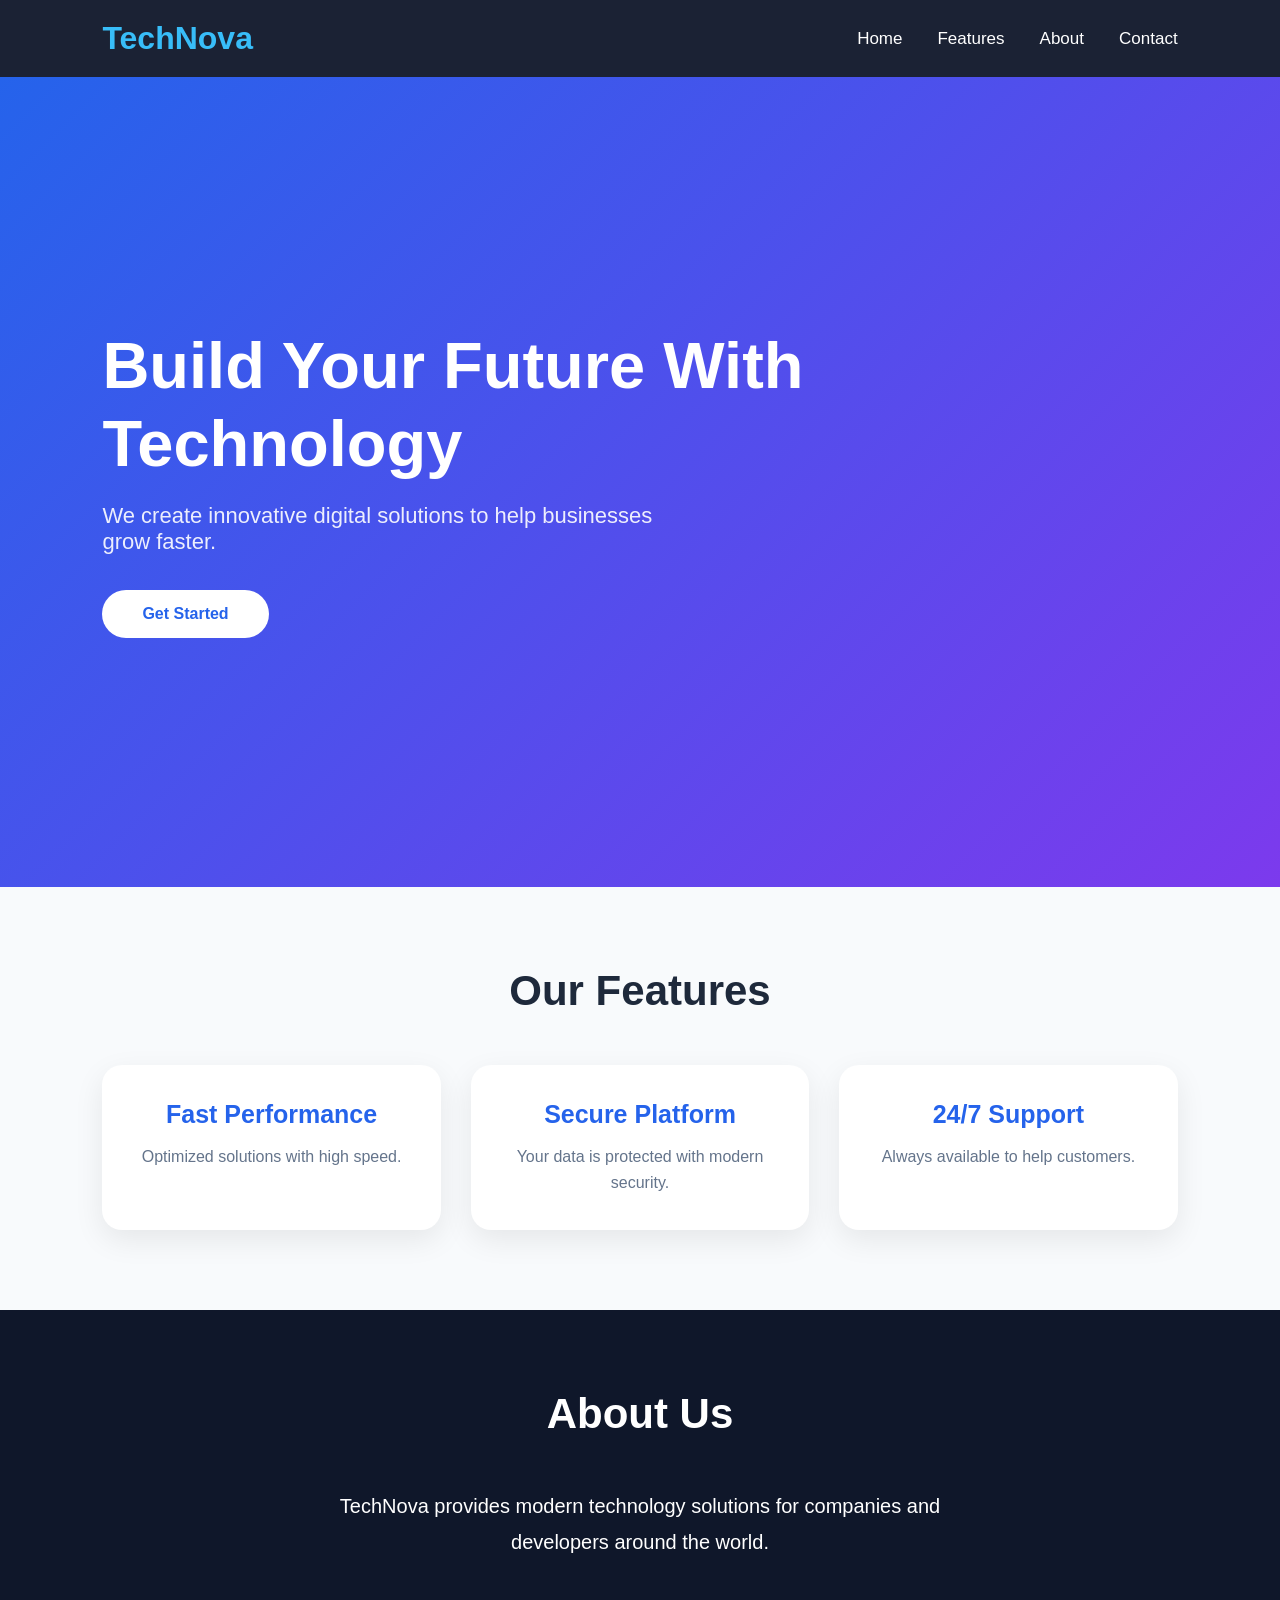
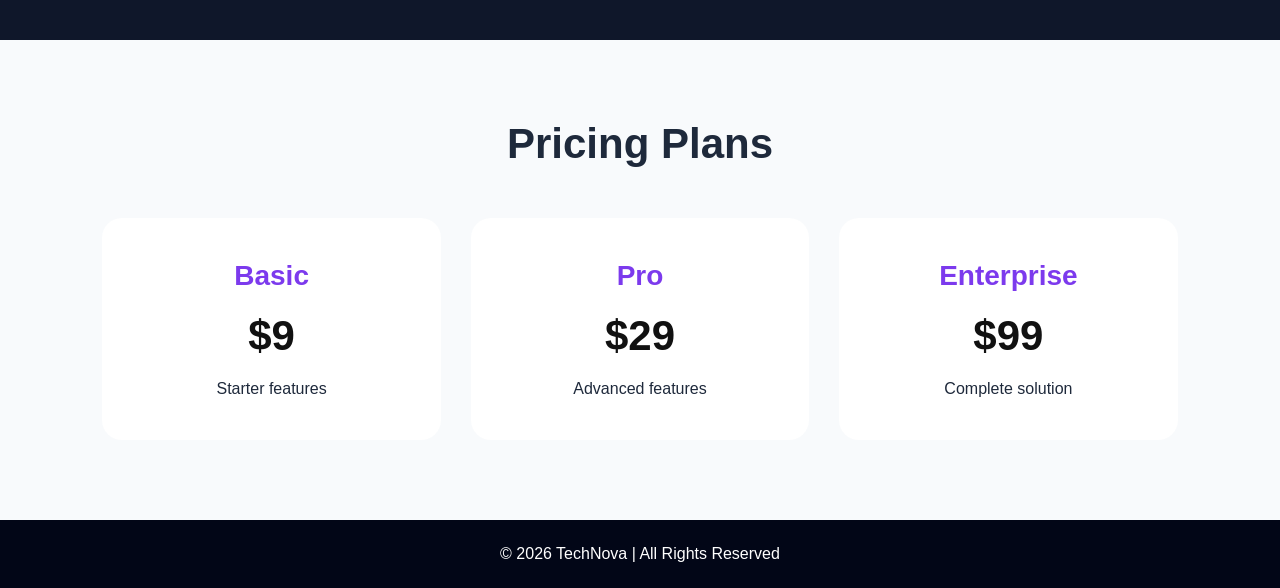
==== index.html @ d8eb62b6 "Add files via upload" ====
<!DOCTYPE html>
<html lang="en">

<head>

<meta charset="UTF-8">
<meta name="viewport" content="width=device-width, initial-scale=1.0">
<link rel = "stylesheet" href="style.css">

<title>TechNova Landing Page</title>

</head>

<body>

<header>
<nav>

<div class="logo">
TechNova
</div>


<ul>

<li><a href="#">Home</a></li>

<li><a href="#">Features</a></li>

<li><a href="#">About</a></li>

<li><a href="#">Contact</a></li>

</ul>


</nav>


</header>

<section class="hero">


<div>

<h1>
Build Your Future With Technology
</h1>


<p>
We create innovative digital solutions
to help businesses grow faster.
</p>


<a class="btn" href="#">
Get Started
</a>


</div>


</section>

<section class="features">


<h2>
Our Features
</h2>



<div class="cards">


<div class="card">

<h3>
Fast Performance
</h3>

<p>
Optimized solutions with high speed.
</p>

</div>


<div class="card">

<h3>
Secure Platform
</h3>

<p>
Your data is protected with modern security.
</p>

</div>

<div class="card">

<h3>
24/7 Support
</h3>

<p>
Always available to help customers.
</p>

</div>


</div>


</section>

<section class="about">


<h2>
About Us
</h2>


<p>
TechNova provides modern technology solutions
for companies and developers around the world.
</p>


</section>

<section class="pricing">


<h2>
Pricing Plans
</h2>



<div class="price-box">


<div class="price">

<h3>Basic</h3>

<h2>$9</h2>

<p>Starter features</p>

</div>



<div class="price">

<h3>Pro</h3>

<h2>$29</h2>

<p>Advanced features</p>

</div>



<div class="price">

<h3>Enterprise</h3>

<h2>$99</h2>

<p>Complete solution</p>

</div>


</div>


</section>

<footer>

<p>
© 2026 TechNova | All Rights Reserved
</p>

</footer>



</body>

</html>
---- style.css ----
*{
    margin:0;
    padding:0;
    box-sizing:border-box;
    font-family:'Poppins',Arial,sans-serif;
}
html{
    scroll-behavior:smooth;
}

body{
    background:#f8fafc;
    color:#1e293b;
}



header{

    background:rgba(15,23,42,0.95);
    padding:20px 8%;
    position:sticky;
    top:0;
    z-index:1000;

}


nav{

    display:flex;
    justify-content:space-between;
    align-items:center;

}


.logo{

    font-size:32px;
    font-weight:800;
    color:#38bdf8;

}


nav ul{

    display:flex;
    gap:35px;
    list-style:none;

}


nav a{

    color:white;
    text-decoration:none;
    font-size:17px;
    transition:0.3s;

}


nav a:hover{

    color:#38bdf8;

}

.hero{

    min-height:90vh;
    display:flex;
    align-items:center;
    justify-content:space-between;
    padding:80px 8%;

    background:
    linear-gradient(
    135deg,
    #2563eb,
    #7c3aed
    );

    color:white;

}

.hero h1{

    font-size:65px;
    line-height:1.2;
    font-weight:800;

}


.hero p{

    margin-top:20px;
    font-size:22px;
    max-width:550px;
    opacity:0.9;

}

.btn{

    display:inline-block;
    margin-top:35px;
    padding:15px 40px;

    background:white;
    color:#2563eb;

    border-radius:50px;
    text-decoration:none;

    font-weight:bold;
    transition:0.3s;

}


.btn:hover{

    transform:translateY(-5px);

    box-shadow:
    0 10px 25px rgba(0,0,0,0.3);

}

section{

    padding:80px 8%;

}


h2{

    text-align:center;
    font-size:42px;
    margin-bottom:50px;

}

.cards{

    display:grid;
    grid-template-columns:
    repeat(3,1fr);

    gap:30px;

}



.card{

    background:white;

    padding:35px;

    border-radius:20px;

    text-align:center;

    box-shadow:
    0 10px 30px rgba(0,0,0,0.08);

    transition:0.4s;

}



.card:hover{

    transform:translateY(-15px);

    box-shadow:
    0 20px 40px rgba(0,0,0,0.15);

}

.card h3{

    color:#2563eb;
    font-size:25px;
    margin-bottom:15px;

}

.card p{

    color:#64748b;
    line-height:1.6;

}

.about{

    background:#0f172a;
    color:white;
    text-align:center;

}

.about p{

    max-width:700px;
    margin:auto;

    font-size:20px;
    line-height:1.8;

}

.price-box{

    display:grid;

    grid-template-columns:
    repeat(3,1fr);

    gap:30px;

}

.price{

    background:white;

    padding:40px;

    border-radius:20px;

    text-align:center;

    border:2px solid transparent;

    transition:0.3s;

}

.price:hover{

    border-color:#2563eb;

    transform:scale(1.05);

}

.price h3{

    color:#7c3aed;
    font-size:28px;

}


.price h2{

    margin:20px 0;
    color:#111;

}

footer{

    background:#020617;

    color:white;

    padding:25px;

    text-align:center;

}

@media(max-width:800px){

nav{

    flex-direction:column;
    gap:20px;

}

nav ul{

    flex-direction:column;
    text-align:center;

}

.hero{

    flex-direction:column;
    text-align:center;

}

.hero h1{

    font-size:40px;

}



.cards,
.price-box{

    grid-template-columns:1fr;

}


}
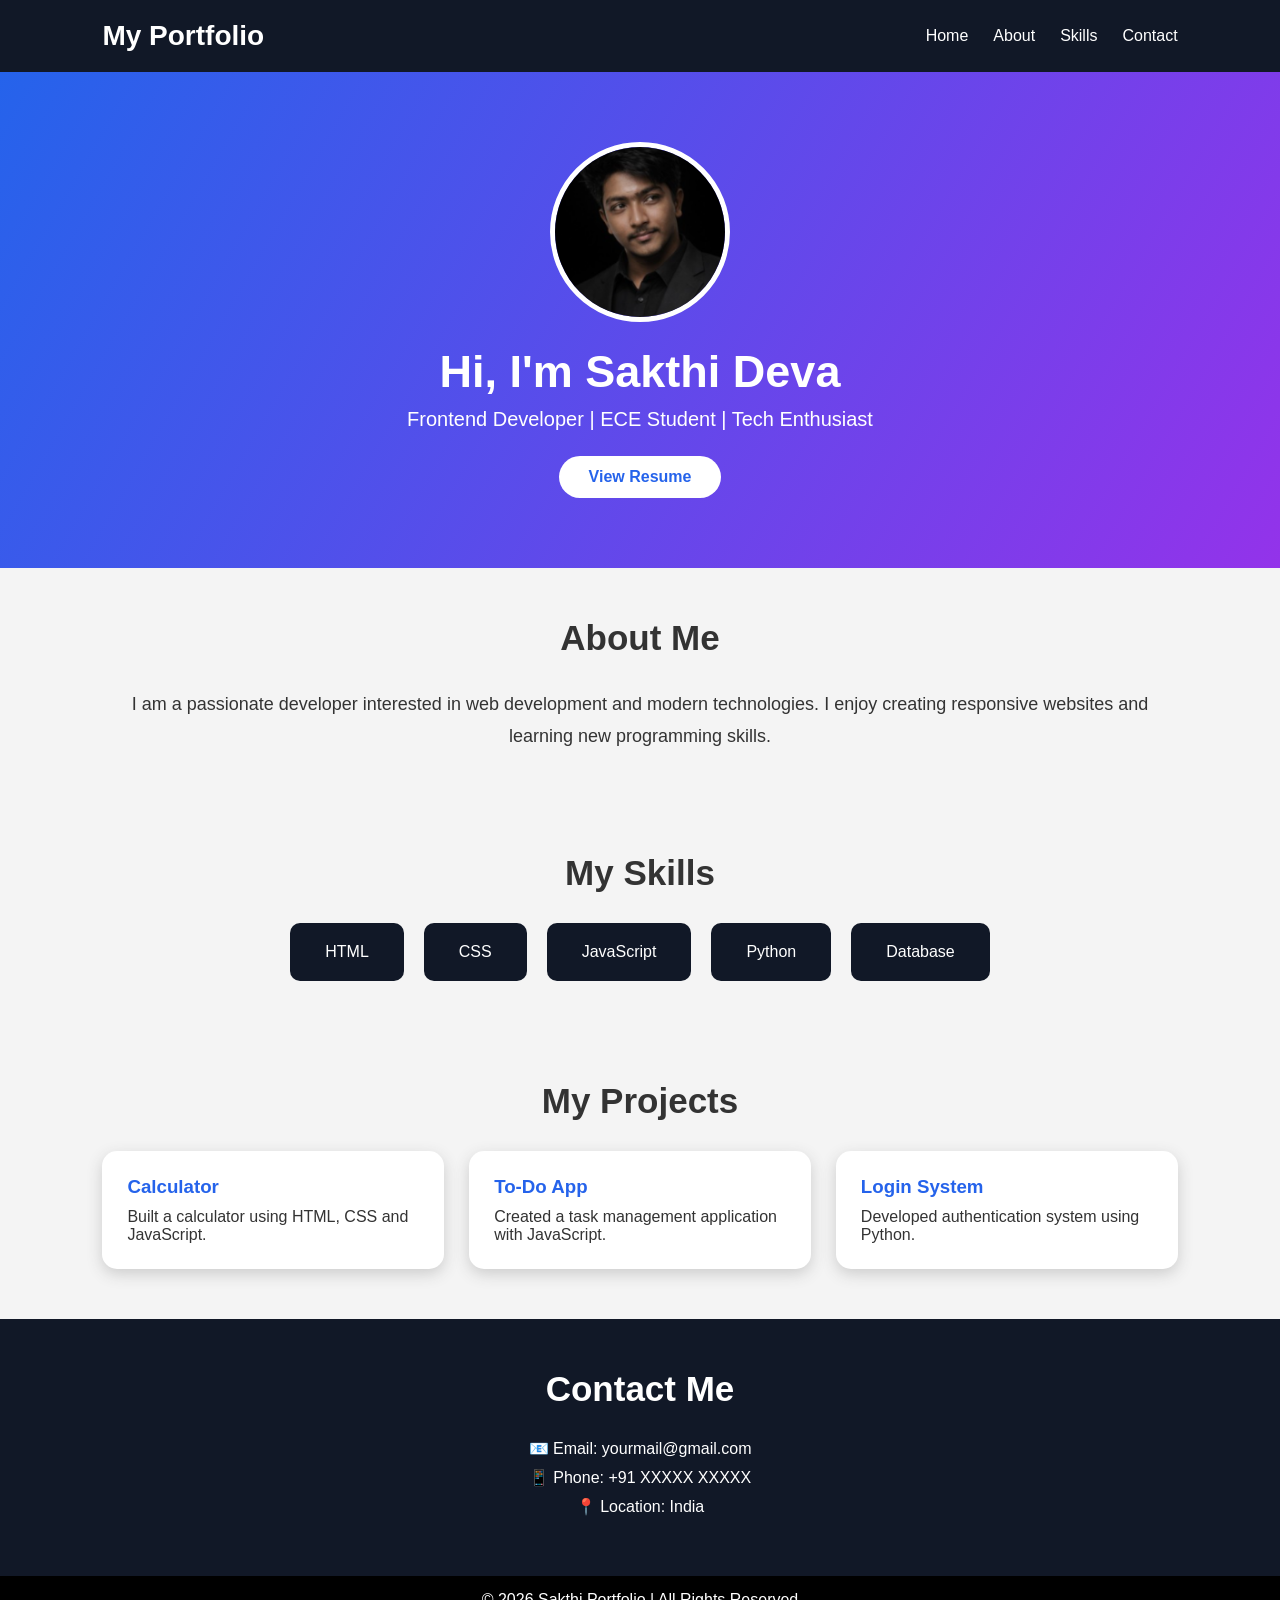
==== commit e7d2d057: "Add files via upload" ====
--- a/index.html
+++ b/index.html
@@ -7,17 +7,19 @@
 <meta name="viewport" content="width=device-width, initial-scale=1.0">
 <link rel = "stylesheet" href="style.css">
 
-<title>TechNova Landing Page</title>
+<title>Sakthi Portfolio</title>
 
 </head>
 
+
 <body>
 
 <header>
+
 <nav>
 
 <div class="logo">
-TechNova
+My Portfolio
 </div>
 
 
@@ -25,165 +27,187 @@
 
 <li><a href="#">Home</a></li>
 
-<li><a href="#">Features</a></li>
-
-<li><a href="#">About</a></li>
-
-<li><a href="#">Contact</a></li>
+<li><a href="#about">About</a></li>
+
+<li><a href="#skills">Skills</a></li>
+
+<li><a href="#contact">Contact</a></li>
 
 </ul>
 
-
 </nav>
 
-
 </header>
 
 <section class="hero">
 
 
-<div>
+<img src="Screenshot 2026-06-26 094709.png" alt="Professional portrait of a developer in formal attire against a dark background">
+
 
 <h1>
-Build Your Future With Technology
+Hi, I'm Sakthi Deva
 </h1>
 
 
 <p>
-We create innovative digital solutions
-to help businesses grow faster.
-</p>
-
-
-<a class="btn" href="#">
-Get Started
+Frontend Developer | ECE Student | Tech Enthusiast
+</p>
+
+
+<a class="btn" href="resume.html">
+View Resume
 </a>
 
 
-</div>
-
-
-</section>
-
-<section class="features">
-
-
-<h2>
-Our Features
-</h2>
-
-
-
-<div class="cards">
+</section>
+
+
+
+
+
+
+
+<section id="about" class="about">
+
+
+<h2 class="title">
+About Me
+</h2>
+
+
+<p>
+
+I am a passionate developer interested in web development
+and modern technologies. I enjoy creating responsive websites
+and learning new programming skills.
+
+</p>
+
+
+</section>
+
+<section id="skills">
+
+
+<h2 class="title">
+My Skills
+</h2>
+
+
+<div class="skills">
+
+
+<div class="skill">
+HTML
+</div>
+
+
+<div class="skill">
+CSS
+</div>
+
+
+<div class="skill">
+JavaScript
+</div>
+
+
+<div class="skill">
+Python
+</div>
+
+
+<div class="skill">
+Database
+</div>
+
+
+</div>
+
+
+</section>
+
+<section>
+
+
+<h2 class="title">
+My Projects
+</h2>
+
+
+
+<div class="projects">
 
 
 <div class="card">
 
 <h3>
-Fast Performance
+Calculator
 </h3>
 
 <p>
-Optimized solutions with high speed.
-</p>
-
-</div>
+Built a calculator using HTML, CSS and JavaScript.
+</p>
+
+</div>
+
 
 
 <div class="card">
 
 <h3>
-Secure Platform
+To-Do App
 </h3>
 
 <p>
-Your data is protected with modern security.
-</p>
-
-</div>
+Created a task management application with JavaScript.
+</p>
+
+</div>
+
+
 
 <div class="card">
 
 <h3>
-24/7 Support
+Login System
 </h3>
 
 <p>
-Always available to help customers.
-</p>
-
-</div>
-
-
-</div>
-
-
-</section>
-
-<section class="about">
-
-
-<h2>
-About Us
-</h2>
-
-
-<p>
-TechNova provides modern technology solutions
-for companies and developers around the world.
-</p>
-
-
-</section>
-
-<section class="pricing">
-
-
-<h2>
-Pricing Plans
-</h2>
-
-
-
-<div class="price-box">
-
-
-<div class="price">
-
-<h3>Basic</h3>
-
-<h2>$9</h2>
-
-<p>Starter features</p>
-
-</div>
-
-
-
-<div class="price">
-
-<h3>Pro</h3>
-
-<h2>$29</h2>
-
-<p>Advanced features</p>
-
-</div>
-
-
-
-<div class="price">
-
-<h3>Enterprise</h3>
-
-<h2>$99</h2>
-
-<p>Complete solution</p>
-
-</div>
-
-
-</div>
+Developed authentication system using Python.
+</p>
+
+</div>
+
+
+
+</div>
+
+
+</section>
+
+<section id="contact" class="contact">
+
+
+<h2 class="title">
+Contact Me
+</h2>
+
+
+<p>
+📧 Email: yourmail@gmail.com
+</p>
+
+
+<p>
+📱 Phone: +91 XXXXX XXXXX
+</p>
+
+
+<p>
+📍 Location: India
+</p>
 
 
 </section>
@@ -191,7 +215,7 @@
 <footer>
 
 <p>
-© 2026 TechNova | All Rights Reserved
+© 2026 Sakthi Portfolio | All Rights Reserved
 </p>
 
 </footer>
--- a/style.css
+++ b/style.css
@@ -3,26 +3,24 @@
     margin:0;
     padding:0;
     box-sizing:border-box;
-    font-family:'Poppins',Arial,sans-serif;
-}
-html{
-    scroll-behavior:smooth;
-}
+    font-family:Arial, sans-serif;
+}
+
 
 body{
-    background:#f8fafc;
-    color:#1e293b;
-}
-
-
+    background:#f4f4f4;
+    color:#333;
+}
+
+
+
+/* Header */
 
 header{
 
-    background:rgba(15,23,42,0.95);
+    background:#111827;
+    color:white;
     padding:20px 8%;
-    position:sticky;
-    top:0;
-    z-index:1000;
 
 }
 
@@ -38,9 +36,8 @@
 
 .logo{
 
-    font-size:32px;
-    font-weight:800;
-    color:#38bdf8;
+    font-size:28px;
+    font-weight:bold;
 
 }
 
@@ -48,8 +45,8 @@
 nav ul{
 
     display:flex;
-    gap:35px;
     list-style:none;
+    gap:25px;
 
 }
 
@@ -58,270 +55,218 @@
 
     color:white;
     text-decoration:none;
-    font-size:17px;
-    transition:0.3s;
-
-}
-
-
-nav a:hover{
-
-    color:#38bdf8;
-
-}
+
+}
+
+
+
+
+/* Hero */
 
 .hero{
 
-    min-height:90vh;
-    display:flex;
-    align-items:center;
-    justify-content:space-between;
-    padding:80px 8%;
-
-    background:
-    linear-gradient(
-    135deg,
-    #2563eb,
-    #7c3aed
-    );
-
-    color:white;
-
-}
+    background:linear-gradient(120deg,#2563eb,#9333ea);
+    color:white;
+    padding:70px 8%;
+    text-align:center;
+
+}
+
+
+.hero img{
+
+    width:180px;
+    height:180px;
+    border-radius:50%;
+    border:5px solid white;
+    object-fit:cover;
+
+}
+
 
 .hero h1{
 
-    font-size:65px;
-    line-height:1.2;
-    font-weight:800;
+    margin-top:20px;
+    font-size:45px;
 
 }
 
 
 .hero p{
 
-    margin-top:20px;
-    font-size:22px;
-    max-width:550px;
-    opacity:0.9;
-
-}
+    font-size:20px;
+    margin-top:10px;
+
+}
+
 
 .btn{
 
     display:inline-block;
-    margin-top:35px;
-    padding:15px 40px;
-
+    margin-top:25px;
+    padding:12px 30px;
     background:white;
     color:#2563eb;
-
-    border-radius:50px;
+    border-radius:30px;
     text-decoration:none;
-
     font-weight:bold;
-    transition:0.3s;
-
-}
-
-
-.btn:hover{
-
-    transform:translateY(-5px);
-
-    box-shadow:
-    0 10px 25px rgba(0,0,0,0.3);
-
-}
+
+}
+
+
+
+
+/* Sections */
 
 section{
 
-    padding:80px 8%;
-
-}
-
-
-h2{
-
-    text-align:center;
-    font-size:42px;
-    margin-bottom:50px;
-
-}
-
-.cards{
-
-    display:grid;
-    grid-template-columns:
-    repeat(3,1fr);
-
-    gap:30px;
-
-}
-
+    padding:50px 8%;
+
+}
+
+
+.title{
+
+    text-align:center;
+    font-size:35px;
+    margin-bottom:30px;
+
+}
+
+
+
+/* About */
+
+.about p{
+
+    text-align:center;
+    font-size:18px;
+    line-height:1.8;
+
+}
+
+
+
+
+/* Skills */
+
+
+.skills{
+
+    display:flex;
+    justify-content:center;
+    flex-wrap:wrap;
+    gap:20px;
+
+}
+
+
+.skill{
+
+    background:#111827;
+    color:white;
+    padding:20px 35px;
+    border-radius:10px;
+
+}
+
+
+
+
+/* Projects */
+
+
+.projects{
+
+    display:flex;
+    gap:25px;
+
+}
 
 
 .card{
 
+    flex:1;
     background:white;
-
-    padding:35px;
-
-    border-radius:20px;
-
-    text-align:center;
-
-    box-shadow:
-    0 10px 30px rgba(0,0,0,0.08);
-
-    transition:0.4s;
-
-}
-
-
-
-.card:hover{
-
-    transform:translateY(-15px);
-
-    box-shadow:
-    0 20px 40px rgba(0,0,0,0.15);
-
-}
+    padding:25px;
+    border-radius:15px;
+    box-shadow:0 5px 15px #ccc;
+
+}
+
 
 .card h3{
 
     color:#2563eb;
-    font-size:25px;
-    margin-bottom:15px;
-
-}
-
-.card p{
-
-    color:#64748b;
-    line-height:1.6;
-
-}
-
-.about{
-
-    background:#0f172a;
-    color:white;
-    text-align:center;
-
-}
-
-.about p{
-
-    max-width:700px;
-    margin:auto;
-
-    font-size:20px;
-    line-height:1.8;
-
-}
-
-.price-box{
-
-    display:grid;
-
-    grid-template-columns:
-    repeat(3,1fr);
-
-    gap:30px;
-
-}
-
-.price{
-
-    background:white;
-
-    padding:40px;
-
-    border-radius:20px;
-
-    text-align:center;
-
-    border:2px solid transparent;
-
-    transition:0.3s;
-
-}
-
-.price:hover{
-
-    border-color:#2563eb;
-
-    transform:scale(1.05);
-
-}
-
-.price h3{
-
-    color:#7c3aed;
-    font-size:28px;
-
-}
-
-
-.price h2{
-
-    margin:20px 0;
-    color:#111;
-
-}
+    margin-bottom:10px;
+
+}
+
+
+
+/* Contact */
+
+
+.contact{
+
+    background:#111827;
+    color:white;
+    text-align:center;
+
+}
+
+
+.contact p{
+
+    margin:10px;
+
+}
+
+
+
+/* Footer */
+
 
 footer{
 
-    background:#020617;
-
-    color:white;
-
-    padding:25px;
-
-    text-align:center;
-
-}
-
-@media(max-width:800px){
+    background:black;
+    color:white;
+    text-align:center;
+    padding:15px;
+
+}
+
+
+
+
+/* Mobile */
+
+@media(max-width:700px){
+
 
 nav{
 
     flex-direction:column;
-    gap:20px;
-
-}
-
-nav ul{
+    gap:15px;
+
+}
+
+
+.projects{
 
     flex-direction:column;
-    text-align:center;
-
-}
-
-.hero{
-
-    flex-direction:column;
-    text-align:center;
-
-}
+
+}
+
 
 .hero h1{
 
-    font-size:40px;
-
-}
-
-
-
-.cards,
-.price-box{
-
-    grid-template-columns:1fr;
-
-}
-
-
-}
-
+    font-size:35px;
+
+}
+
+
+}
+
+
+
